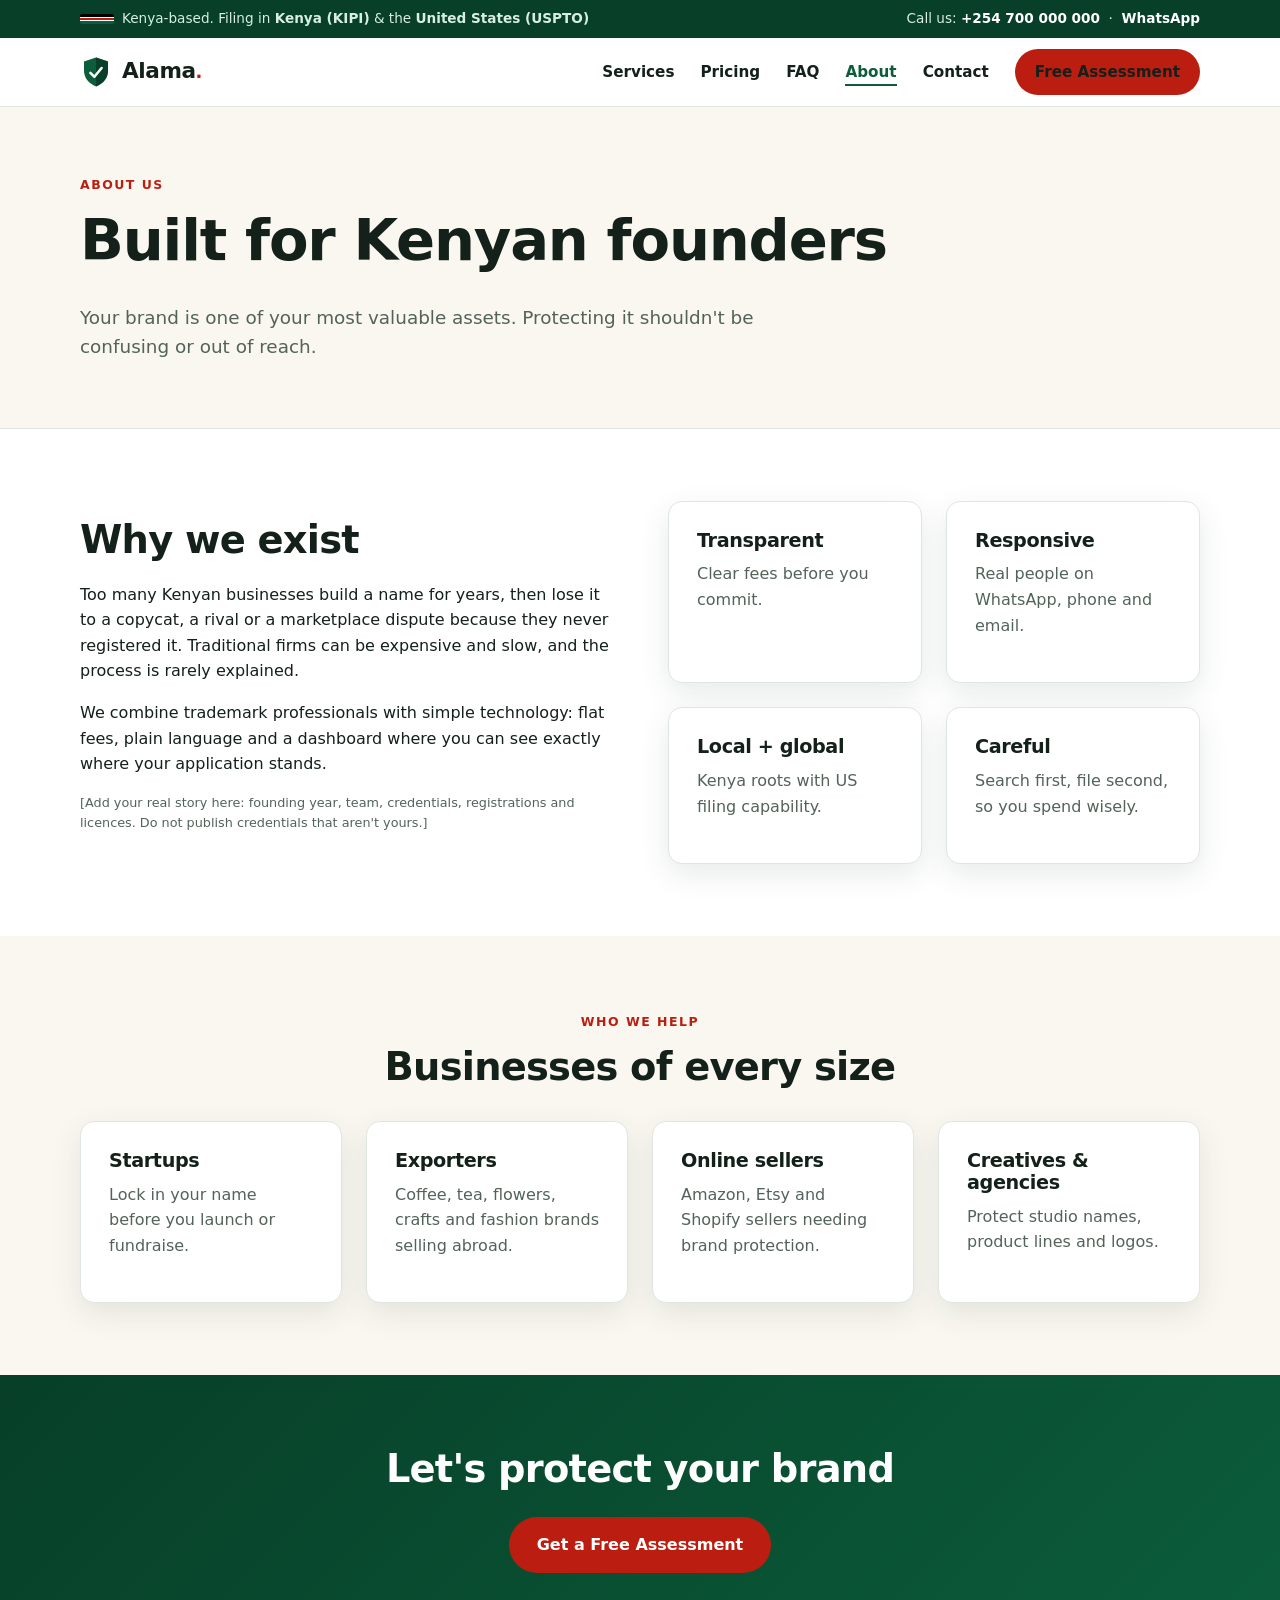
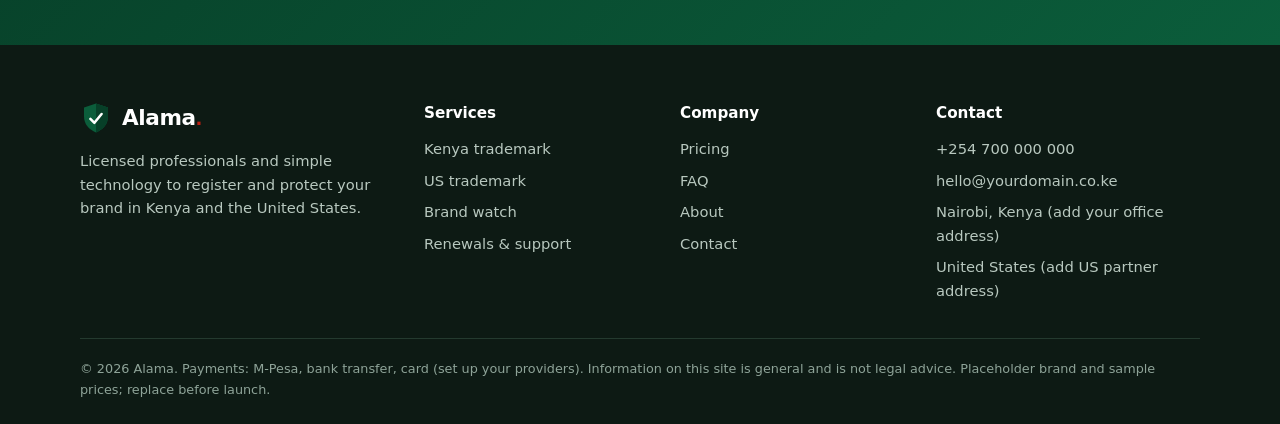
==== about.html @ 9698cdda "Add files via upload" ====
<!doctype html>
<html lang="en">
<head>
<meta charset="utf-8">
<meta name="viewport" content="width=device-width,initial-scale=1">
<title>About | Alama Trademarks</title>
<meta name="description" content="Why Alama exists: making trademark protection affordable and simple for Kenyan businesses.">
<link rel="stylesheet" href="styles.css">
<script src="app.js" defer></script>
</head>
<body>
<div id="top"></div>

<div class="phero"><div class="wrap">
  <span class="eyebrow">About us</span>
  <h1>Built for Kenyan founders</h1>
  <p class="lead">Your brand is one of your most valuable assets. Protecting it shouldn't be confusing or out of reach.</p>
</div></div>

<section>
  <div class="wrap split">
    <div>
      <h2>Why we exist</h2>
      <p>Too many Kenyan businesses build a name for years, then lose it to a copycat, a rival or a marketplace dispute because they never registered it. Traditional firms can be expensive and slow, and the process is rarely explained.</p>
      <p>We combine trademark professionals with simple technology: flat fees, plain language and a dashboard where you can see exactly where your application stands.</p>
      <p class="note">[Add your real story here: founding year, team, credentials, registrations and licences. Do not publish credentials that aren't yours.]</p>
    </div>
    <div class="grid g2">
      <div class="card"><h3>Transparent</h3><p>Clear fees before you commit.</p></div>
      <div class="card"><h3>Responsive</h3><p>Real people on WhatsApp, phone and email.</p></div>
      <div class="card"><h3>Local + global</h3><p>Kenya roots with US filing capability.</p></div>
      <div class="card"><h3>Careful</h3><p>Search first, file second, so you spend wisely.</p></div>
    </div>
  </div>
</section>

<section class="alt">
  <div class="wrap center">
    <span class="eyebrow">Who we help</span>
    <h2>Businesses of every size</h2>
    <div class="grid g4" style="margin-top:32px;text-align:left">
      <div class="card"><h3>Startups</h3><p>Lock in your name before you launch or fundraise.</p></div>
      <div class="card"><h3>Exporters</h3><p>Coffee, tea, flowers, crafts and fashion brands selling abroad.</p></div>
      <div class="card"><h3>Online sellers</h3><p>Amazon, Etsy and Shopify sellers needing brand protection.</p></div>
      <div class="card"><h3>Creatives &amp; agencies</h3><p>Protect studio names, product lines and logos.</p></div>
    </div>
  </div>
</section>

<section class="cta"><div class="wrap">
  <h2>Let's protect your brand</h2>
  <div class="btn-row" style="justify-content:center"><a class="btn btn-primary" href="contact.html">Get a Free Assessment</a></div>
</div></section>

<div id="foot"></div>
</body>
</html>
---- styles.css ----
:root{
  --green:#0b5d3b; --green-d:#073f28; --green-l:#e6f2ec;
  --red:#bb1e10; --ink:#14201a; --muted:#53635a; --line:#dfe6e1;
  --sand:#faf7f1; --white:#fff; --gold:#e8b53a;
  --radius:14px; --shadow:0 10px 30px rgba(7,63,40,.10);
}
*{box-sizing:border-box}
html{scroll-behavior:smooth}
body{margin:0;font-family:Inter,"Segoe UI",system-ui,-apple-system,Roboto,Arial,sans-serif;color:var(--ink);background:var(--white);line-height:1.6;-webkit-font-smoothing:antialiased}
img,svg{max-width:100%;display:block}
a{color:var(--green);text-decoration:none}
a:hover{text-decoration:underline}
.wrap{max-width:1160px;margin:0 auto;padding:0 20px}
h1,h2,h3{line-height:1.15;margin:0 0 .5em;letter-spacing:-.02em}
h1{font-size:clamp(2.2rem,5vw,3.6rem);font-weight:800}
h2{font-size:clamp(1.7rem,3.4vw,2.4rem);font-weight:800}
h3{font-size:1.2rem;font-weight:700}
p{margin:0 0 1em}
.lead{font-size:1.15rem;color:var(--muted);max-width:60ch}
.eyebrow{display:inline-block;font-size:.78rem;font-weight:700;letter-spacing:.12em;text-transform:uppercase;color:var(--red);margin-bottom:.8rem}
section{padding:72px 0}
.alt{background:var(--sand)}
.center{text-align:center}.center .lead{margin-inline:auto}

/* top bar + header */
.topbar{background:var(--green-d);color:#d7efe2;font-size:.85rem}
.topbar .wrap{display:flex;justify-content:space-between;gap:12px;align-items:center;padding-top:8px;padding-bottom:8px;flex-wrap:wrap}
.topbar a{color:#fff;font-weight:600}
.topbar .flagbar{display:inline-block;width:34px;height:10px;border-radius:2px;margin-right:8px;vertical-align:middle;background:linear-gradient(#000 0 30%,#fff 30% 36%,var(--red) 36% 64%,#fff 64% 70%,var(--green) 70%)}
header.site{position:sticky;top:0;z-index:50;background:rgba(255,255,255,.94);backdrop-filter:blur(8px);border-bottom:1px solid var(--line)}
header.site .wrap{display:flex;align-items:center;justify-content:space-between;height:68px}
.logo{display:flex;align-items:center;gap:10px;font-weight:800;font-size:1.35rem;color:var(--ink);letter-spacing:-.02em}
.logo:hover{text-decoration:none}
.logo svg{width:32px;height:32px}
.logo small{color:var(--red);font-weight:700}
nav.main{display:flex;gap:26px;align-items:center}
nav.main a{color:var(--ink);font-weight:600;font-size:.95rem}
nav.main a.active{color:var(--green);box-shadow:0 2px 0 var(--green)}
nav.main a:hover{text-decoration:none;color:var(--green)}
.menu-btn{display:none;background:none;border:1px solid var(--line);border-radius:8px;padding:8px 12px;font-size:1rem;cursor:pointer}

/* buttons */
.btn{display:inline-flex;align-items:center;justify-content:center;gap:8px;font-weight:700;border-radius:999px;padding:13px 26px;border:2px solid transparent;cursor:pointer;font-size:1rem;font-family:inherit;transition:.15s}
.btn:hover{text-decoration:none;transform:translateY(-1px)}
.btn-primary{background:var(--red);color:#fff}
.btn-primary:hover{background:#9f180c}
.btn-green{background:var(--green);color:#fff}
.btn-green:hover{background:var(--green-d)}
.btn-ghost{border-color:var(--green);color:var(--green);background:transparent}
.btn-ghost:hover{background:var(--green-l)}
.btn-sm{padding:9px 18px;font-size:.9rem}
.btn-row{display:flex;gap:12px;flex-wrap:wrap;margin-top:1.6rem}

/* hero */
.hero{padding:70px 0 80px;background:radial-gradient(1200px 500px at 90% -10%,var(--green-l),transparent 60%),var(--white)}
.hero .wrap{display:grid;grid-template-columns:1.15fr .85fr;gap:48px;align-items:center}
.checks{list-style:none;padding:0;margin:1.2rem 0 0;display:grid;gap:8px}
.checks li{padding-left:30px;position:relative;font-weight:600}
.checks li::before{content:"";position:absolute;left:0;top:3px;width:20px;height:20px;border-radius:50%;background:var(--green) url("data:image/svg+xml,%3Csvg xmlns='http://www.w3.org/2000/svg' viewBox='0 0 20 20'%3E%3Cpath d='M5 10.5l3.2 3.2L15 6.8' fill='none' stroke='white' stroke-width='2.2' stroke-linecap='round' stroke-linejoin='round'/%3E%3C/svg%3E") center/contain no-repeat}
.hero-art{display:flex;justify-content:center}
.hero-art svg{width:min(380px,100%);filter:drop-shadow(0 20px 30px rgba(7,63,40,.25))}

/* strip */
.strip{padding:28px 0;border-block:1px solid var(--line);background:var(--sand)}
.strip .wrap{display:grid;grid-template-columns:repeat(4,1fr);gap:20px;text-align:center}
.strip b{display:block;font-size:1.05rem;color:var(--green-d)}
.strip span{font-size:.88rem;color:var(--muted)}

/* grids/cards */
.grid{display:grid;gap:24px}
.g3{grid-template-columns:repeat(3,1fr)}
.g4{grid-template-columns:repeat(4,1fr)}
.g2{grid-template-columns:repeat(2,1fr)}
.card{background:#fff;border:1px solid var(--line);border-radius:var(--radius);padding:28px;box-shadow:var(--shadow);display:flex;flex-direction:column}
.card .icon{width:48px;height:48px;border-radius:12px;background:var(--green-l);display:grid;place-items:center;margin-bottom:16px}
.card .icon svg{width:26px;height:26px;stroke:var(--green);fill:none;stroke-width:2;stroke-linecap:round;stroke-linejoin:round}
.card .from{margin-top:auto;padding-top:14px;font-size:.9rem;color:var(--muted)}
.card .from b{font-size:1.4rem;color:var(--ink)}
.card p{color:var(--muted)}
.card a.more{font-weight:700;margin-top:10px}

/* steps */
.steps{counter-reset:s;display:grid;grid-template-columns:repeat(3,1fr);gap:24px;margin-top:36px}
.step{position:relative;padding:28px;border-radius:var(--radius);background:#fff;border:1px solid var(--line)}
.step::before{counter-increment:s;content:counter(s);display:grid;place-items:center;width:40px;height:40px;border-radius:50%;background:var(--red);color:#fff;font-weight:800;margin-bottom:14px}
.step p{color:var(--muted);margin:0}

/* split */
.split{display:grid;grid-template-columns:1fr 1fr;gap:56px;align-items:center}
.compare{display:grid;gap:14px}
.bar{background:var(--line);border-radius:10px;overflow:hidden}
.bar>div{padding:12px 16px;color:#fff;font-weight:700;font-size:.95rem;white-space:nowrap}
.bar .trad{background:#7b8a82;width:100%}
.bar .us{background:var(--green);width:34%}
.note{font-size:.8rem;color:var(--muted)}

/* dashboard mock */
.dash{border-radius:16px;border:1px solid var(--line);background:#fff;box-shadow:var(--shadow);overflow:hidden}
.dash .bar-top{background:var(--green-d);padding:10px 14px;display:flex;gap:6px}
.dash .bar-top i{width:10px;height:10px;border-radius:50%;background:#ffffff55}
.dash .body{padding:18px;display:grid;gap:10px}
.row{display:flex;justify-content:space-between;align-items:center;gap:10px;padding:12px 14px;border:1px solid var(--line);border-radius:10px;font-size:.92rem}
.row small{color:var(--muted);display:block}
.pill{font-size:.75rem;font-weight:700;padding:4px 10px;border-radius:999px;white-space:nowrap}
.pill.ok{background:#e1f5ea;color:#116a3d}.pill.wip{background:#fff3d6;color:#8a6200}.pill.new{background:#e5ecff;color:#2b4bb8}

/* pricing */
.toggle{display:inline-flex;border:1px solid var(--line);border-radius:999px;padding:4px;background:#fff;margin:18px 0 6px}
.toggle button{border:0;background:none;padding:8px 18px;border-radius:999px;font-weight:700;cursor:pointer;font-family:inherit;color:var(--muted)}
.toggle button.on{background:var(--green);color:#fff}
.tabs{display:inline-flex;gap:8px;margin-bottom:24px;flex-wrap:wrap}
.tabs button{border:2px solid var(--green);background:#fff;color:var(--green);padding:10px 22px;border-radius:999px;font-weight:700;cursor:pointer;font-family:inherit}
.tabs button.on{background:var(--green);color:#fff}
.plan{position:relative}
.plan.pop{border:2px solid var(--red)}
.plan .badge{position:absolute;top:-13px;left:50%;transform:translateX(-50%);background:var(--red);color:#fff;font-size:.75rem;font-weight:800;padding:5px 14px;border-radius:999px;letter-spacing:.06em;text-transform:uppercase}
.price{font-size:2.5rem;font-weight:800;letter-spacing:-.03em;margin:.2em 0}
.price small{font-size:.95rem;font-weight:600;color:var(--muted);letter-spacing:0}
.plan ul{list-style:none;padding:0;margin:14px 0 22px;display:grid;gap:9px;flex:1}
.plan li{padding-left:26px;position:relative;font-size:.95rem}
.plan li::before{content:"✓";position:absolute;left:0;color:var(--green);font-weight:800}
.plan li.no{color:#9aa8a0}.plan li.no::before{content:"–";color:#9aa8a0}
table.t{width:100%;border-collapse:collapse;background:#fff;border:1px solid var(--line);border-radius:var(--radius);overflow:hidden}
table.t th,table.t td{padding:14px 16px;text-align:left;border-bottom:1px solid var(--line);font-size:.95rem}
table.t th{background:var(--green-l);color:var(--green-d)}
.sample{background:#fff8e1;border:1px dashed #d6a800;color:#6b5200;padding:10px 14px;border-radius:10px;font-size:.88rem;margin-bottom:18px}

/* faq */
details{background:#fff;border:1px solid var(--line);border-radius:12px;padding:0 20px;margin-bottom:12px}
details[open]{border-color:var(--green);box-shadow:var(--shadow)}
summary{cursor:pointer;font-weight:700;padding:18px 0;list-style:none;display:flex;justify-content:space-between;gap:16px}
summary::-webkit-details-marker{display:none}
summary::after{content:"+";font-size:1.4rem;color:var(--red);line-height:1}
details[open] summary::after{content:"–"}
details p{color:var(--muted)}

/* cta */
.cta{background:linear-gradient(135deg,var(--green-d),var(--green));color:#fff;text-align:center}
.cta h2{color:#fff}.cta p{color:#cfe9db;max-width:56ch;margin-inline:auto}

/* forms */
form.f{display:grid;gap:16px}
.f label{font-weight:600;font-size:.92rem;display:grid;gap:6px}
.f input,.f select,.f textarea{font:inherit;padding:12px 14px;border:1px solid #c5d0c9;border-radius:10px;background:#fff;width:100%}
.f input:focus,.f select:focus,.f textarea:focus{outline:2px solid var(--green);border-color:var(--green)}
.f .two{display:grid;grid-template-columns:1fr 1fr;gap:16px}
.ok-msg{display:none;background:var(--green-l);border:1px solid var(--green);padding:14px;border-radius:10px;color:var(--green-d);font-weight:600}

/* page hero */
.phero{padding:64px 0 48px;background:var(--sand);border-bottom:1px solid var(--line)}

/* footer */
footer.site{background:#0d1a14;color:#b8c8bf;padding:56px 0 24px;font-size:.92rem}
footer.site .cols{display:grid;grid-template-columns:1.4fr 1fr 1fr 1.2fr;gap:36px}
footer.site h4{color:#fff;margin:0 0 12px;font-size:.95rem}
footer.site a{color:#b8c8bf;display:block;margin-bottom:8px}
footer.site a:hover{color:#fff}
footer.site .legal{border-top:1px solid #243a2f;margin-top:36px;padding-top:20px;font-size:.8rem;color:#8ea398}

@media(max-width:960px){
  .hero .wrap,.split{grid-template-columns:1fr}
  .g3,.g4,.steps{grid-template-columns:1fr 1fr}
  .strip .wrap{grid-template-columns:1fr 1fr}
  footer.site .cols{grid-template-columns:1fr 1fr}
}
@media(max-width:700px){
  section{padding:52px 0}
  .g2,.g3,.g4,.steps,.f .two{grid-template-columns:1fr}
  .menu-btn{display:block}
  nav.main{display:none;position:absolute;top:68px;left:0;right:0;background:#fff;flex-direction:column;align-items:flex-start;padding:18px 20px 24px;border-bottom:1px solid var(--line);gap:16px}
  nav.main.open{display:flex}
  .topbar .hide-s{display:none}
  footer.site .cols{grid-template-columns:1fr}
  .hero-art{order:-1}.hero-art svg{width:220px}
  table.t th,table.t td{padding:10px;font-size:.85rem}
}
footer.site a.logo{display:flex;margin-bottom:0}
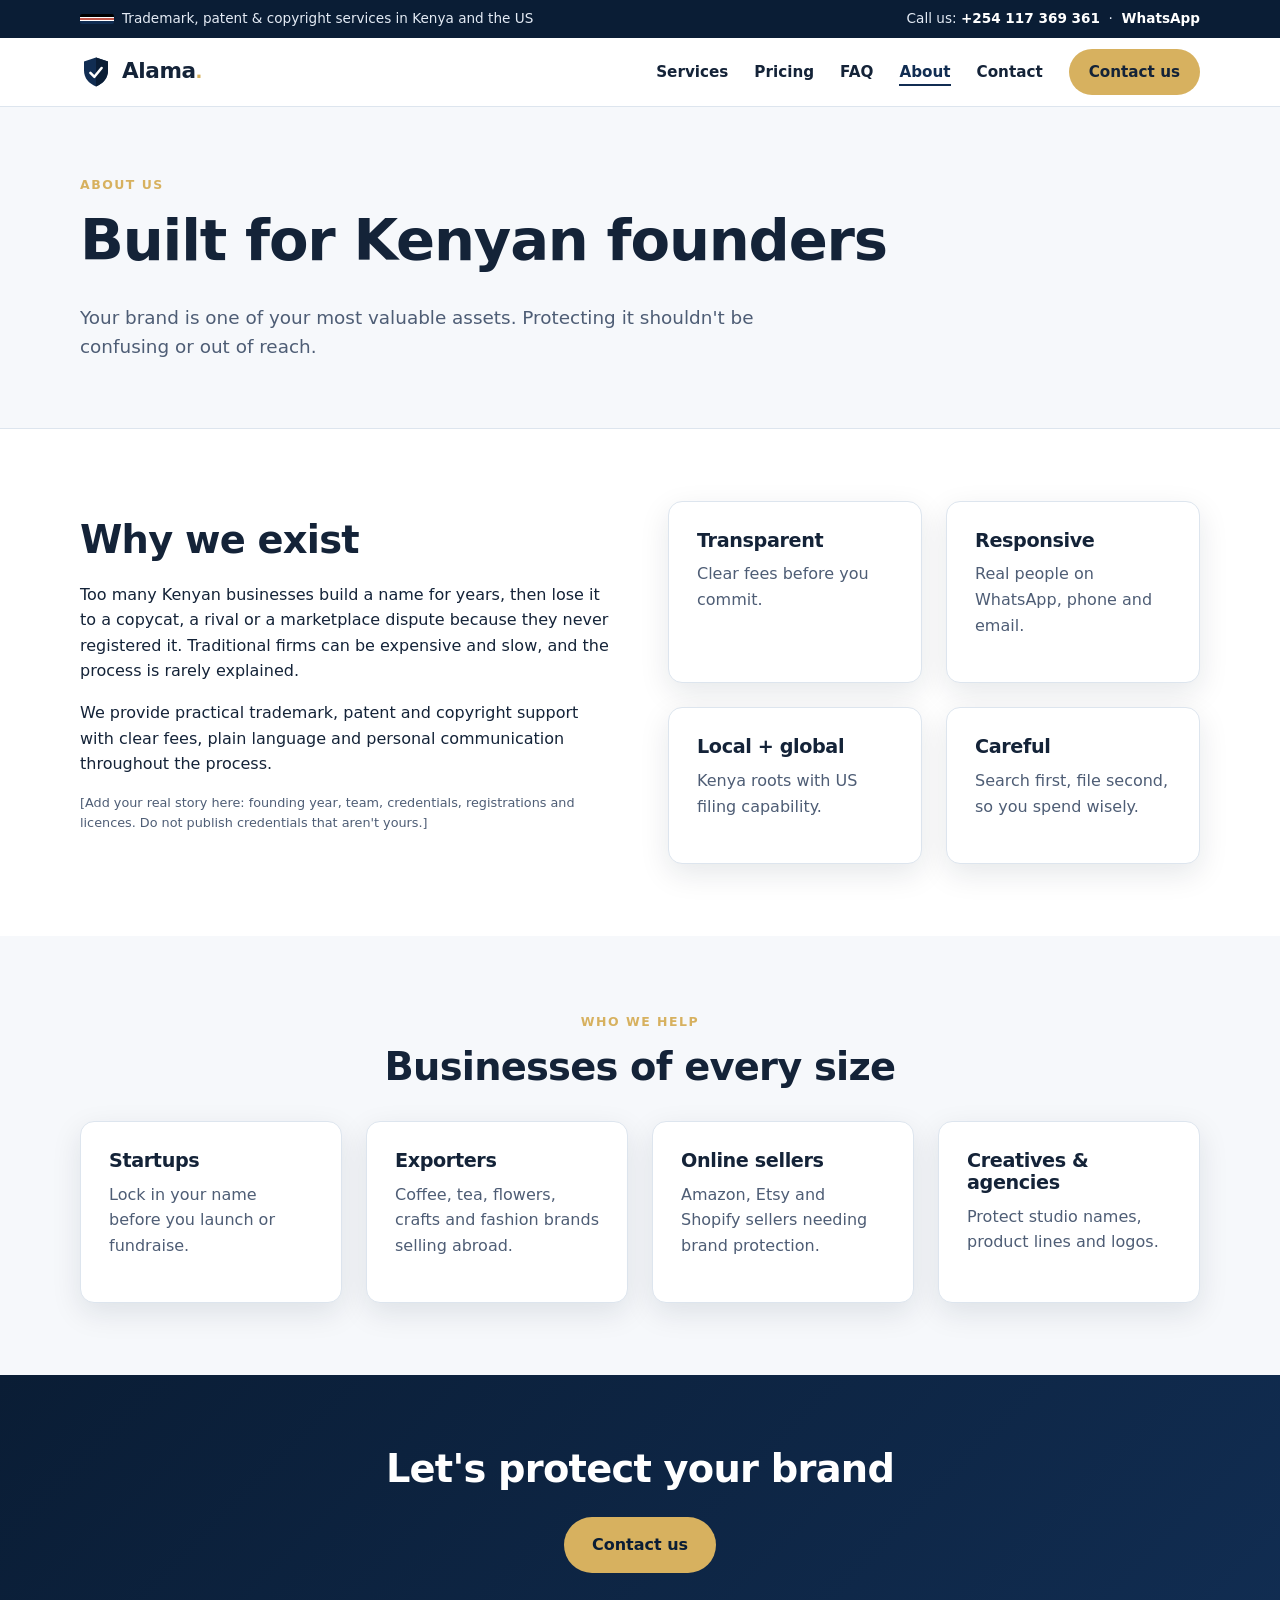
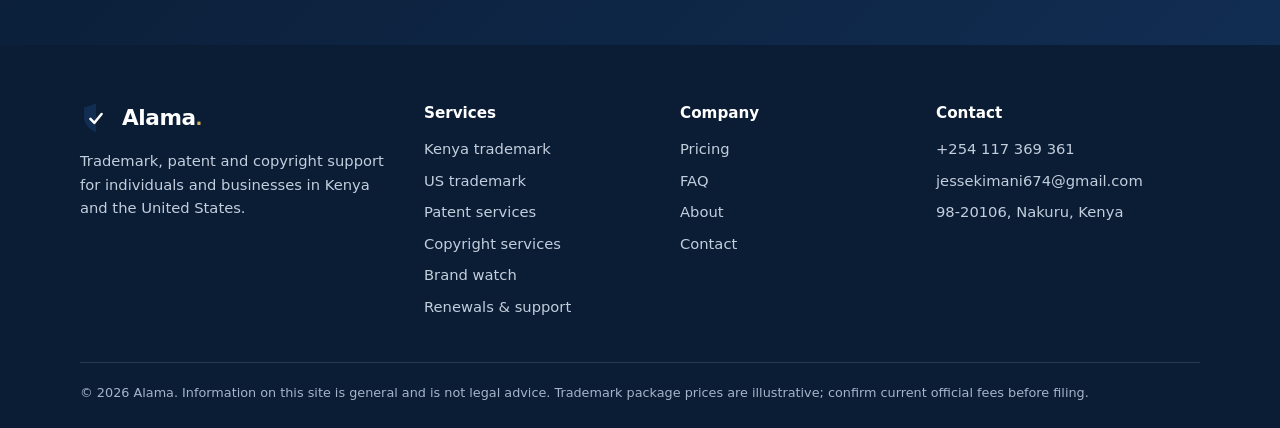
==== commit d625a4af: "Add files via upload" ====
--- a/about.html
+++ b/about.html
@@ -3,8 +3,8 @@
 <head>
 <meta charset="utf-8">
 <meta name="viewport" content="width=device-width,initial-scale=1">
-<title>About | Alama Trademarks</title>
-<meta name="description" content="Why Alama exists: making trademark protection affordable and simple for Kenyan businesses.">
+<title>About | Alama IP Services</title>
+<meta name="description" content="Alama provides accessible trademark, patent and copyright support to Kenyan businesses and creators.">
 <link rel="stylesheet" href="styles.css">
 <script src="app.js" defer></script>
 </head>
@@ -22,7 +22,7 @@
     <div>
       <h2>Why we exist</h2>
       <p>Too many Kenyan businesses build a name for years, then lose it to a copycat, a rival or a marketplace dispute because they never registered it. Traditional firms can be expensive and slow, and the process is rarely explained.</p>
-      <p>We combine trademark professionals with simple technology: flat fees, plain language and a dashboard where you can see exactly where your application stands.</p>
+      <p>We provide practical trademark, patent and copyright support with clear fees, plain language and personal communication throughout the process.</p>
       <p class="note">[Add your real story here: founding year, team, credentials, registrations and licences. Do not publish credentials that aren't yours.]</p>
     </div>
     <div class="grid g2">
@@ -49,7 +49,7 @@
 
 <section class="cta"><div class="wrap">
   <h2>Let's protect your brand</h2>
-  <div class="btn-row" style="justify-content:center"><a class="btn btn-primary" href="contact.html">Get a Free Assessment</a></div>
+  <div class="btn-row" style="justify-content:center"><a class="btn btn-primary" href="contact.html">Contact us</a></div>
 </div></section>
 
 <div id="foot"></div>
--- a/styles.css
+++ b/styles.css
@@ -1,8 +1,8 @@
 :root{
-  --green:#0b5d3b; --green-d:#073f28; --green-l:#e6f2ec;
-  --red:#bb1e10; --ink:#14201a; --muted:#53635a; --line:#dfe6e1;
-  --sand:#faf7f1; --white:#fff; --gold:#e8b53a;
-  --radius:14px; --shadow:0 10px 30px rgba(7,63,40,.10);
+  --green:#112d52; --green-d:#0a1d35; --green-l:#edf3fb;
+  --red:#c2574a; --ink:#142338; --muted:#4e5d75; --line:#dde5ee;
+  --sand:#f6f8fb; --white:#fff; --gold:#d7b15f;
+  --radius:14px; --shadow:0 10px 30px rgba(10,29,53,.10);
 }
 *{box-sizing:border-box}
 html{scroll-behavior:smooth}
@@ -17,13 +17,13 @@
 h3{font-size:1.2rem;font-weight:700}
 p{margin:0 0 1em}
 .lead{font-size:1.15rem;color:var(--muted);max-width:60ch}
-.eyebrow{display:inline-block;font-size:.78rem;font-weight:700;letter-spacing:.12em;text-transform:uppercase;color:var(--red);margin-bottom:.8rem}
+.eyebrow{display:inline-block;font-size:.78rem;font-weight:700;letter-spacing:.12em;text-transform:uppercase;color:var(--gold);margin-bottom:.8rem}
 section{padding:72px 0}
 .alt{background:var(--sand)}
 .center{text-align:center}.center .lead{margin-inline:auto}
 
 /* top bar + header */
-.topbar{background:var(--green-d);color:#d7efe2;font-size:.85rem}
+.topbar{background:var(--green-d);color:#e4ebf5;font-size:.85rem}
 .topbar .wrap{display:flex;justify-content:space-between;gap:12px;align-items:center;padding-top:8px;padding-bottom:8px;flex-wrap:wrap}
 .topbar a{color:#fff;font-weight:600}
 .topbar .flagbar{display:inline-block;width:34px;height:10px;border-radius:2px;margin-right:8px;vertical-align:middle;background:linear-gradient(#000 0 30%,#fff 30% 36%,var(--red) 36% 64%,#fff 64% 70%,var(--green) 70%)}
@@ -32,7 +32,7 @@
 .logo{display:flex;align-items:center;gap:10px;font-weight:800;font-size:1.35rem;color:var(--ink);letter-spacing:-.02em}
 .logo:hover{text-decoration:none}
 .logo svg{width:32px;height:32px}
-.logo small{color:var(--red);font-weight:700}
+.logo small{color:var(--gold);font-weight:700}
 nav.main{display:flex;gap:26px;align-items:center}
 nav.main a{color:var(--ink);font-weight:600;font-size:.95rem}
 nav.main a.active{color:var(--green);box-shadow:0 2px 0 var(--green)}
@@ -42,8 +42,8 @@
 /* buttons */
 .btn{display:inline-flex;align-items:center;justify-content:center;gap:8px;font-weight:700;border-radius:999px;padding:13px 26px;border:2px solid transparent;cursor:pointer;font-size:1rem;font-family:inherit;transition:.15s}
 .btn:hover{text-decoration:none;transform:translateY(-1px)}
-.btn-primary{background:var(--red);color:#fff}
-.btn-primary:hover{background:#9f180c}
+.btn-primary{background:var(--gold);color:var(--green-d)}
+.btn-primary:hover{background:#c69e4b}
 .btn-green{background:var(--green);color:#fff}
 .btn-green:hover{background:var(--green-d)}
 .btn-ghost{border-color:var(--green);color:var(--green);background:transparent}
@@ -58,7 +58,7 @@
 .checks li{padding-left:30px;position:relative;font-weight:600}
 .checks li::before{content:"";position:absolute;left:0;top:3px;width:20px;height:20px;border-radius:50%;background:var(--green) url("data:image/svg+xml,%3Csvg xmlns='http://www.w3.org/2000/svg' viewBox='0 0 20 20'%3E%3Cpath d='M5 10.5l3.2 3.2L15 6.8' fill='none' stroke='white' stroke-width='2.2' stroke-linecap='round' stroke-linejoin='round'/%3E%3C/svg%3E") center/contain no-repeat}
 .hero-art{display:flex;justify-content:center}
-.hero-art svg{width:min(380px,100%);filter:drop-shadow(0 20px 30px rgba(7,63,40,.25))}
+.hero-art svg{width:min(300px,82vw);filter:drop-shadow(0 20px 30px rgba(10,29,53,.2))}
 
 /* strip */
 .strip{padding:28px 0;border-block:1px solid var(--line);background:var(--sand)}
@@ -73,7 +73,7 @@
 .g2{grid-template-columns:repeat(2,1fr)}
 .card{background:#fff;border:1px solid var(--line);border-radius:var(--radius);padding:28px;box-shadow:var(--shadow);display:flex;flex-direction:column}
 .card .icon{width:48px;height:48px;border-radius:12px;background:var(--green-l);display:grid;place-items:center;margin-bottom:16px}
-.card .icon svg{width:26px;height:26px;stroke:var(--green);fill:none;stroke-width:2;stroke-linecap:round;stroke-linejoin:round}
+.card .icon svg{width:26px;height:26px;stroke:var(--gold);fill:none;stroke-width:2;stroke-linecap:round;stroke-linejoin:round}
 .card .from{margin-top:auto;padding-top:14px;font-size:.9rem;color:var(--muted)}
 .card .from b{font-size:1.4rem;color:var(--ink)}
 .card p{color:var(--muted)}
@@ -90,7 +90,7 @@
 .compare{display:grid;gap:14px}
 .bar{background:var(--line);border-radius:10px;overflow:hidden}
 .bar>div{padding:12px 16px;color:#fff;font-weight:700;font-size:.95rem;white-space:nowrap}
-.bar .trad{background:#7b8a82;width:100%}
+.bar .trad{background:#64748b;width:100%}
 .bar .us{background:var(--green);width:34%}
 .note{font-size:.8rem;color:var(--muted)}
 
@@ -102,7 +102,7 @@
 .row{display:flex;justify-content:space-between;align-items:center;gap:10px;padding:12px 14px;border:1px solid var(--line);border-radius:10px;font-size:.92rem}
 .row small{color:var(--muted);display:block}
 .pill{font-size:.75rem;font-weight:700;padding:4px 10px;border-radius:999px;white-space:nowrap}
-.pill.ok{background:#e1f5ea;color:#116a3d}.pill.wip{background:#fff3d6;color:#8a6200}.pill.new{background:#e5ecff;color:#2b4bb8}
+.pill.ok{background:#edf3fb;color:#112d52}.pill.wip{background:#fff5df;color:#8a6200}.pill.new{background:#fbecea;color:#a13f35}
 
 /* pricing */
 .toggle{display:inline-flex;border:1px solid var(--line);border-radius:999px;padding:4px;background:#fff;margin:18px 0 6px}
@@ -150,12 +150,12 @@
 .phero{padding:64px 0 48px;background:var(--sand);border-bottom:1px solid var(--line)}
 
 /* footer */
-footer.site{background:#0d1a14;color:#b8c8bf;padding:56px 0 24px;font-size:.92rem}
+footer.site{background:var(--green-d);color:#c3cedd;padding:56px 0 24px;font-size:.92rem}
 footer.site .cols{display:grid;grid-template-columns:1.4fr 1fr 1fr 1.2fr;gap:36px}
 footer.site h4{color:#fff;margin:0 0 12px;font-size:.95rem}
-footer.site a{color:#b8c8bf;display:block;margin-bottom:8px}
+footer.site a{color:#c3cedd;display:block;margin-bottom:8px}
 footer.site a:hover{color:#fff}
-footer.site .legal{border-top:1px solid #243a2f;margin-top:36px;padding-top:20px;font-size:.8rem;color:#8ea398}
+footer.site .legal{border-top:1px solid #263a56;margin-top:36px;padding-top:20px;font-size:.8rem;color:#a6b4c9}
 
 @media(max-width:960px){
   .hero .wrap,.split{grid-template-columns:1fr}
@@ -171,7 +171,7 @@
   nav.main.open{display:flex}
   .topbar .hide-s{display:none}
   footer.site .cols{grid-template-columns:1fr}
-  .hero-art{order:-1}.hero-art svg{width:220px}
+  .hero-art{order:-1}.hero-art svg{width:min(200px,62vw)}
   table.t th,table.t td{padding:10px;font-size:.85rem}
 }
 footer.site a.logo{display:flex;margin-bottom:0}
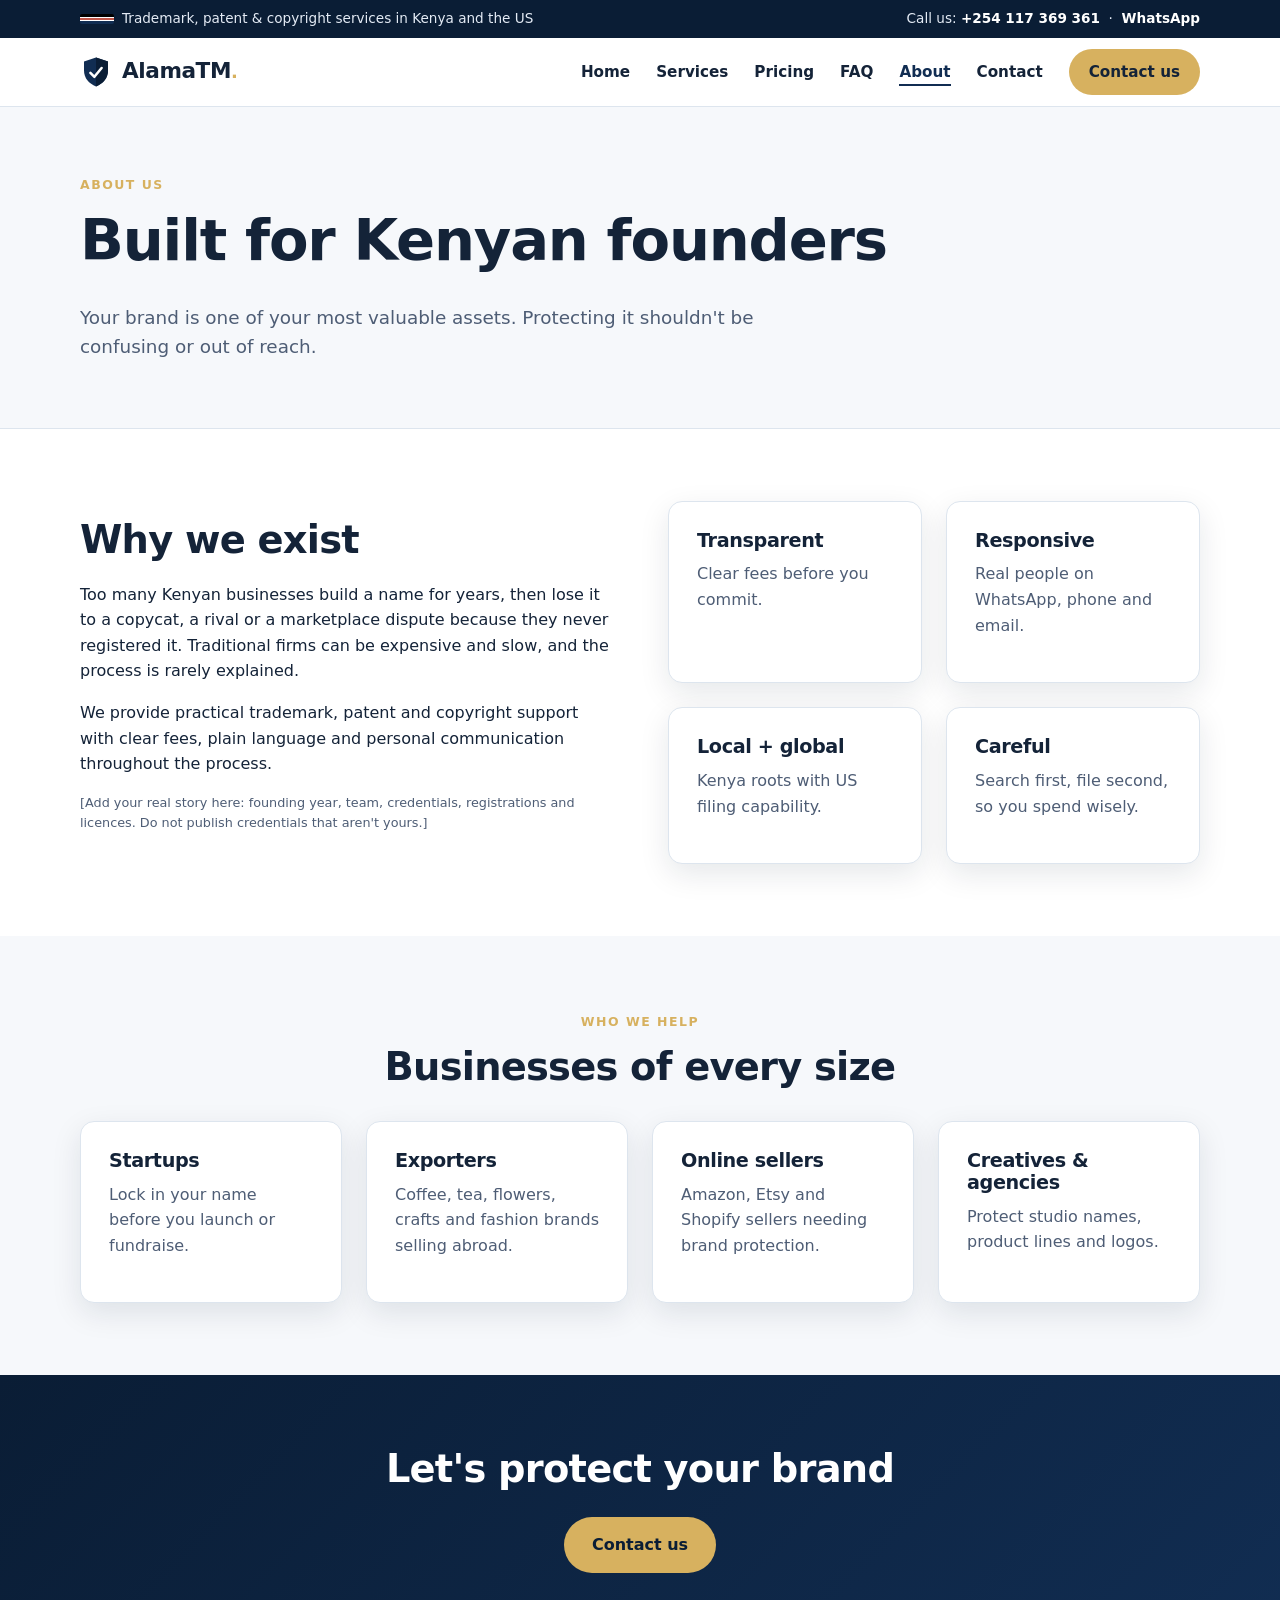
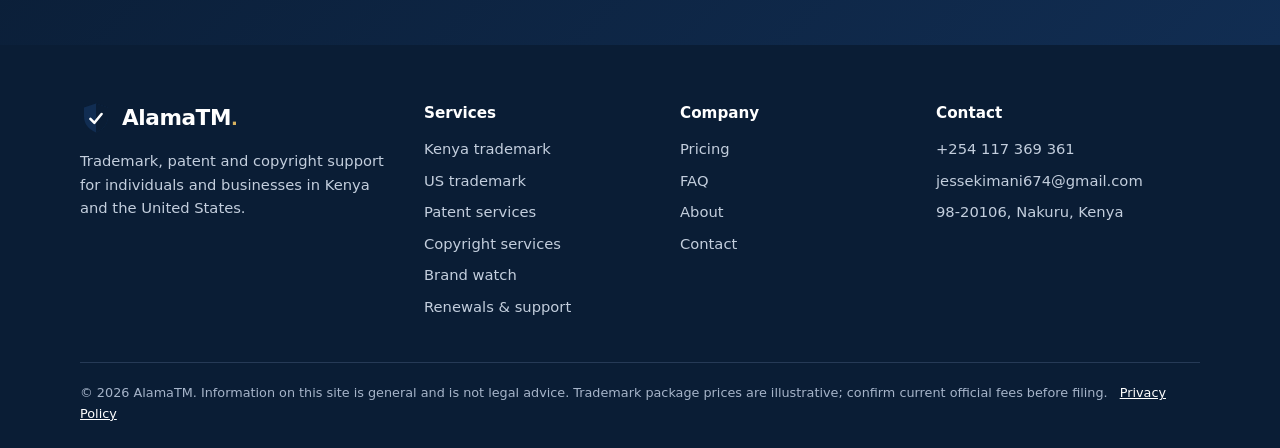
==== commit f53e56f2: "Add files via upload" ====
--- a/about.html
+++ b/about.html
@@ -3,8 +3,8 @@
 <head>
 <meta charset="utf-8">
 <meta name="viewport" content="width=device-width,initial-scale=1">
-<title>About | Alama IP Services</title>
-<meta name="description" content="Alama provides accessible trademark, patent and copyright support to Kenyan businesses and creators.">
+<title>About | AlamaTM IP Services</title>
+<meta name="description" content="AlamaTM provides accessible trademark, patent and copyright support to Kenyan businesses and creators.">
 <link rel="stylesheet" href="styles.css">
 <script src="app.js" defer></script>
 </head>
--- a/styles.css
+++ b/styles.css
@@ -156,6 +156,7 @@
 footer.site a{color:#c3cedd;display:block;margin-bottom:8px}
 footer.site a:hover{color:#fff}
 footer.site .legal{border-top:1px solid #263a56;margin-top:36px;padding-top:20px;font-size:.8rem;color:#a6b4c9}
+footer.site .legal a{display:inline;color:#fff;text-decoration:underline;margin:0 0 0 8px}
 
 @media(max-width:960px){
   .hero .wrap,.split{grid-template-columns:1fr}
